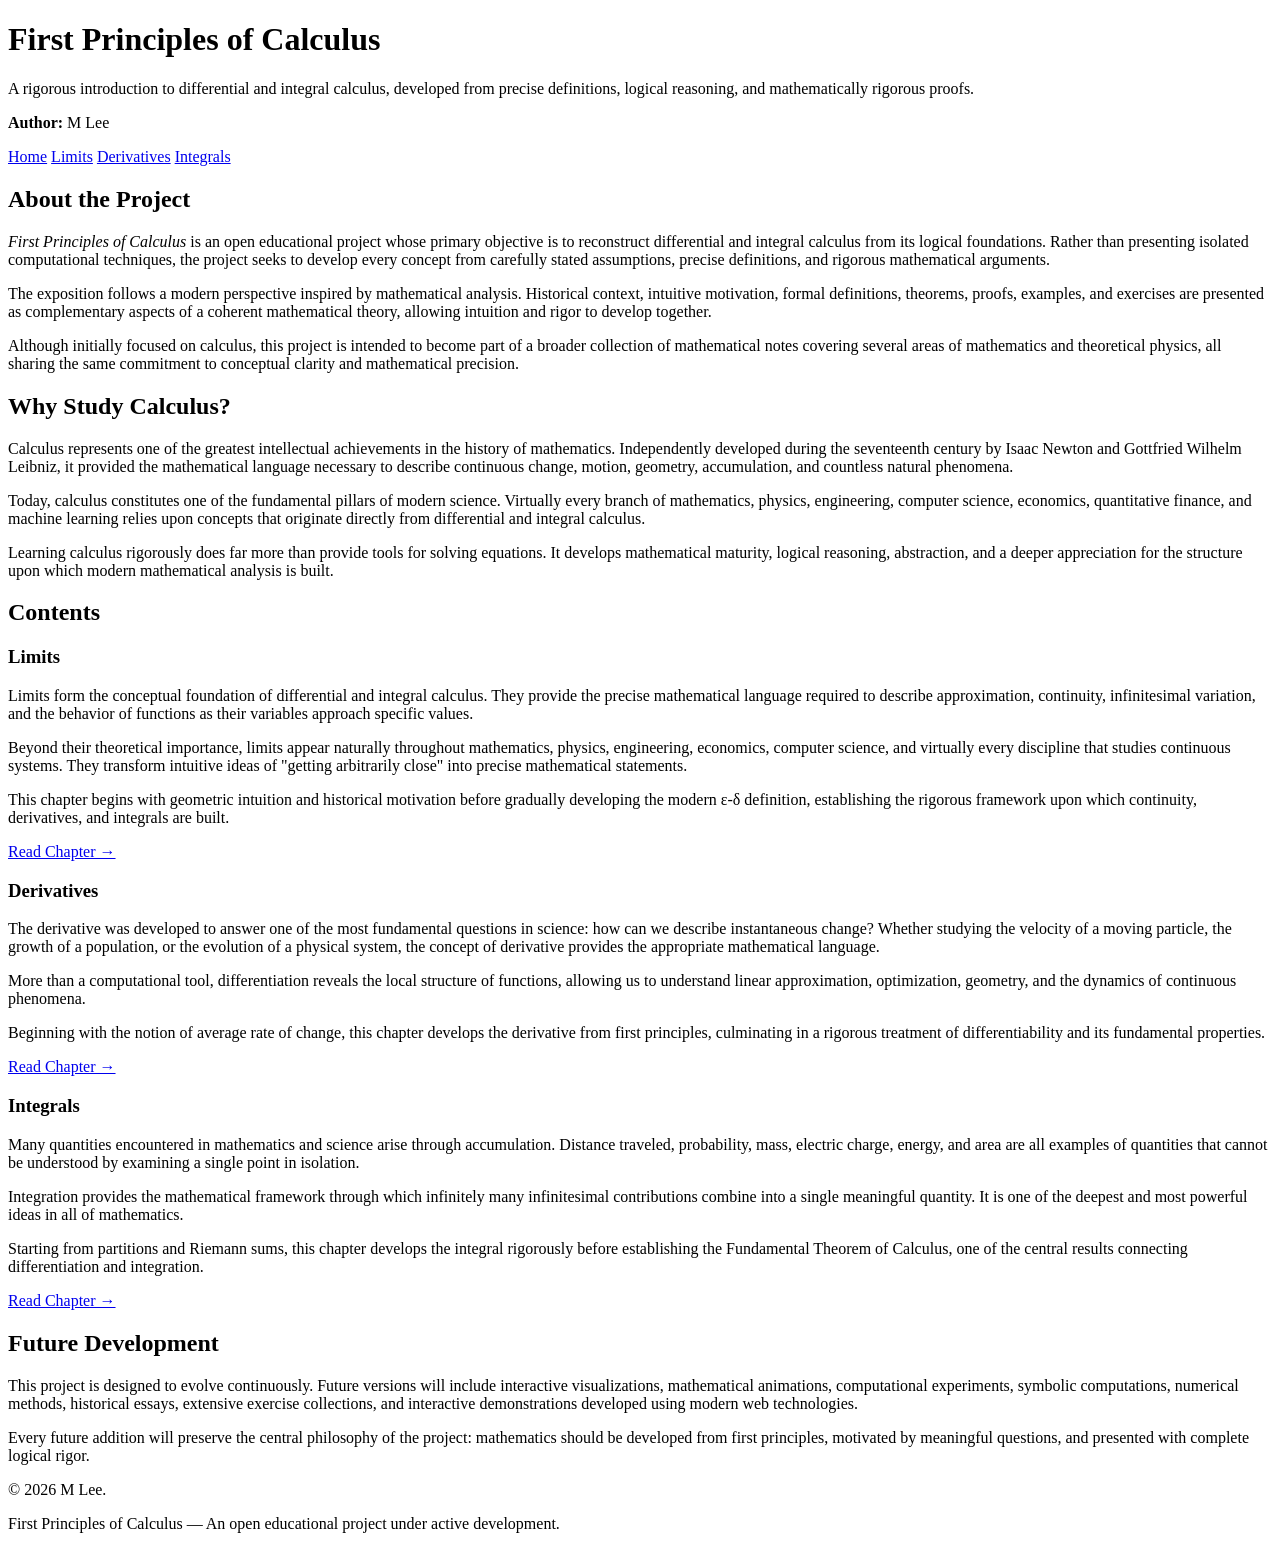
==== index.html @ 86fdfb3b "feat(home): add academic landing page Create the initial home page for First Principles of Calculus." ====
<!DOCTYPE html>
<html lang="en">

<head>

    <meta charset="UTF-8">
    <meta name="viewport" content="width=device-width, initial-scale=1.0">

    <title>First Principles of Calculus</title>

    <meta name="author" content="M Lee">

    <meta name="description"
        content="A rigorous introduction to differential and integral calculus from first principles.">

    <meta name="keywords"
        content="Calculus, Mathematical Analysis, Limits, Derivatives, Integrals, Mathematics">

    <link rel="stylesheet" href="css/style.css">

</head>

<body>

<header>

    <h1>First Principles of Calculus</h1>

    <p>
        A rigorous introduction to differential and integral calculus,
        developed from precise definitions, logical reasoning,
        and mathematically rigorous proofs.
    </p>

    <p>
        <strong>Author:</strong> M Lee
    </p>

    <nav>

        <a href="index.html">Home</a>

        <a href="limits/">Limits</a>

        <a href="derivatives/">Derivatives</a>

        <a href="integrals/">Integrals</a>

    </nav>

</header>

<main>

<section>

    <h2>About the Project</h2>

    <p>

        <em>First Principles of Calculus</em> is an open educational
        project whose primary objective is to reconstruct differential
        and integral calculus from its logical foundations. Rather than
        presenting isolated computational techniques, the project seeks
        to develop every concept from carefully stated assumptions,
        precise definitions, and rigorous mathematical arguments.

    </p>

    <p>

        The exposition follows a modern perspective inspired by
        mathematical analysis. Historical context, intuitive motivation,
        formal definitions, theorems, proofs, examples, and exercises
        are presented as complementary aspects of a coherent mathematical
        theory, allowing intuition and rigor to develop together.

    </p>

    <p>

        Although initially focused on calculus, this project is intended
        to become part of a broader collection of mathematical notes
        covering several areas of mathematics and theoretical physics,
        all sharing the same commitment to conceptual clarity and
        mathematical precision.

    </p>

</section>

<section>

    <h2>Why Study Calculus?</h2>

    <p>

        Calculus represents one of the greatest intellectual achievements
        in the history of mathematics. Independently developed during the
        seventeenth century by Isaac Newton and Gottfried Wilhelm Leibniz,
        it provided the mathematical language necessary to describe
        continuous change, motion, geometry, accumulation, and countless
        natural phenomena.

    </p>

    <p>

        Today, calculus constitutes one of the fundamental pillars of
        modern science. Virtually every branch of mathematics, physics,
        engineering, computer science, economics, quantitative finance,
        and machine learning relies upon concepts that originate directly
        from differential and integral calculus.

    </p>

    <p>

        Learning calculus rigorously does far more than provide tools for
        solving equations. It develops mathematical maturity, logical
        reasoning, abstraction, and a deeper appreciation for the
        structure upon which modern mathematical analysis is built.

    </p>

</section>

<section>

    <h2>Contents</h2>

    <article>

        <h3>Limits</h3>

        <p>

            Limits form the conceptual foundation of differential and
            integral calculus. They provide the precise mathematical
            language required to describe approximation, continuity,
            infinitesimal variation, and the behavior of functions as
            their variables approach specific values.

        </p>

        <p>

            Beyond their theoretical importance, limits appear naturally
            throughout mathematics, physics, engineering, economics,
            computer science, and virtually every discipline that studies
            continuous systems. They transform intuitive ideas of
            "getting arbitrarily close" into precise mathematical
            statements.

        </p>

        <p>

            This chapter begins with geometric intuition and historical
            motivation before gradually developing the modern
            ε-δ definition, establishing the rigorous framework upon
            which continuity, derivatives, and integrals are built.

        </p>

        <a href="limits/">Read Chapter →</a>

    </article>

    <article>

        <h3>Derivatives</h3>

        <p>

            The derivative was developed to answer one of the most
            fundamental questions in science: how can we describe
            instantaneous change? Whether studying the velocity of a
            moving particle, the growth of a population, or the evolution
            of a physical system, the concept of derivative provides the
            appropriate mathematical language.

        </p>

        <p>

            More than a computational tool, differentiation reveals the
            local structure of functions, allowing us to understand
            linear approximation, optimization, geometry, and the
            dynamics of continuous phenomena.

        </p>

        <p>

            Beginning with the notion of average rate of change, this
            chapter develops the derivative from first principles,
            culminating in a rigorous treatment of differentiability and
            its fundamental properties.

        </p>

        <a href="derivatives/">Read Chapter →</a>

    </article>

    <article>

        <h3>Integrals</h3>

        <p>

            Many quantities encountered in mathematics and science arise
            through accumulation. Distance traveled, probability, mass,
            electric charge, energy, and area are all examples of
            quantities that cannot be understood by examining a single
            point in isolation.

        </p>

        <p>

            Integration provides the mathematical framework through which
            infinitely many infinitesimal contributions combine into a
            single meaningful quantity. It is one of the deepest and most
            powerful ideas in all of mathematics.

        </p>

        <p>

            Starting from partitions and Riemann sums, this chapter
            develops the integral rigorously before establishing the
            Fundamental Theorem of Calculus, one of the central results
            connecting differentiation and integration.

        </p>

        <a href="integrals/">Read Chapter →</a>

    </article>

</section>

<section>

    <h2>Future Development</h2>

    <p>

        This project is designed to evolve continuously. Future versions
        will include interactive visualizations, mathematical animations,
        computational experiments, symbolic computations, numerical
        methods, historical essays, extensive exercise collections, and
        interactive demonstrations developed using modern web
        technologies.

    </p>

    <p>

        Every future addition will preserve the central philosophy of the
        project: mathematics should be developed from first principles,
        motivated by meaningful questions, and presented with complete
        logical rigor.

    </p>

</section>

</main>

<footer>

    <p>

        © 2026 M Lee.

    </p>

    <p>

        First Principles of Calculus — An open educational project under
        active development.

    </p>

</footer>

</body>

</html>
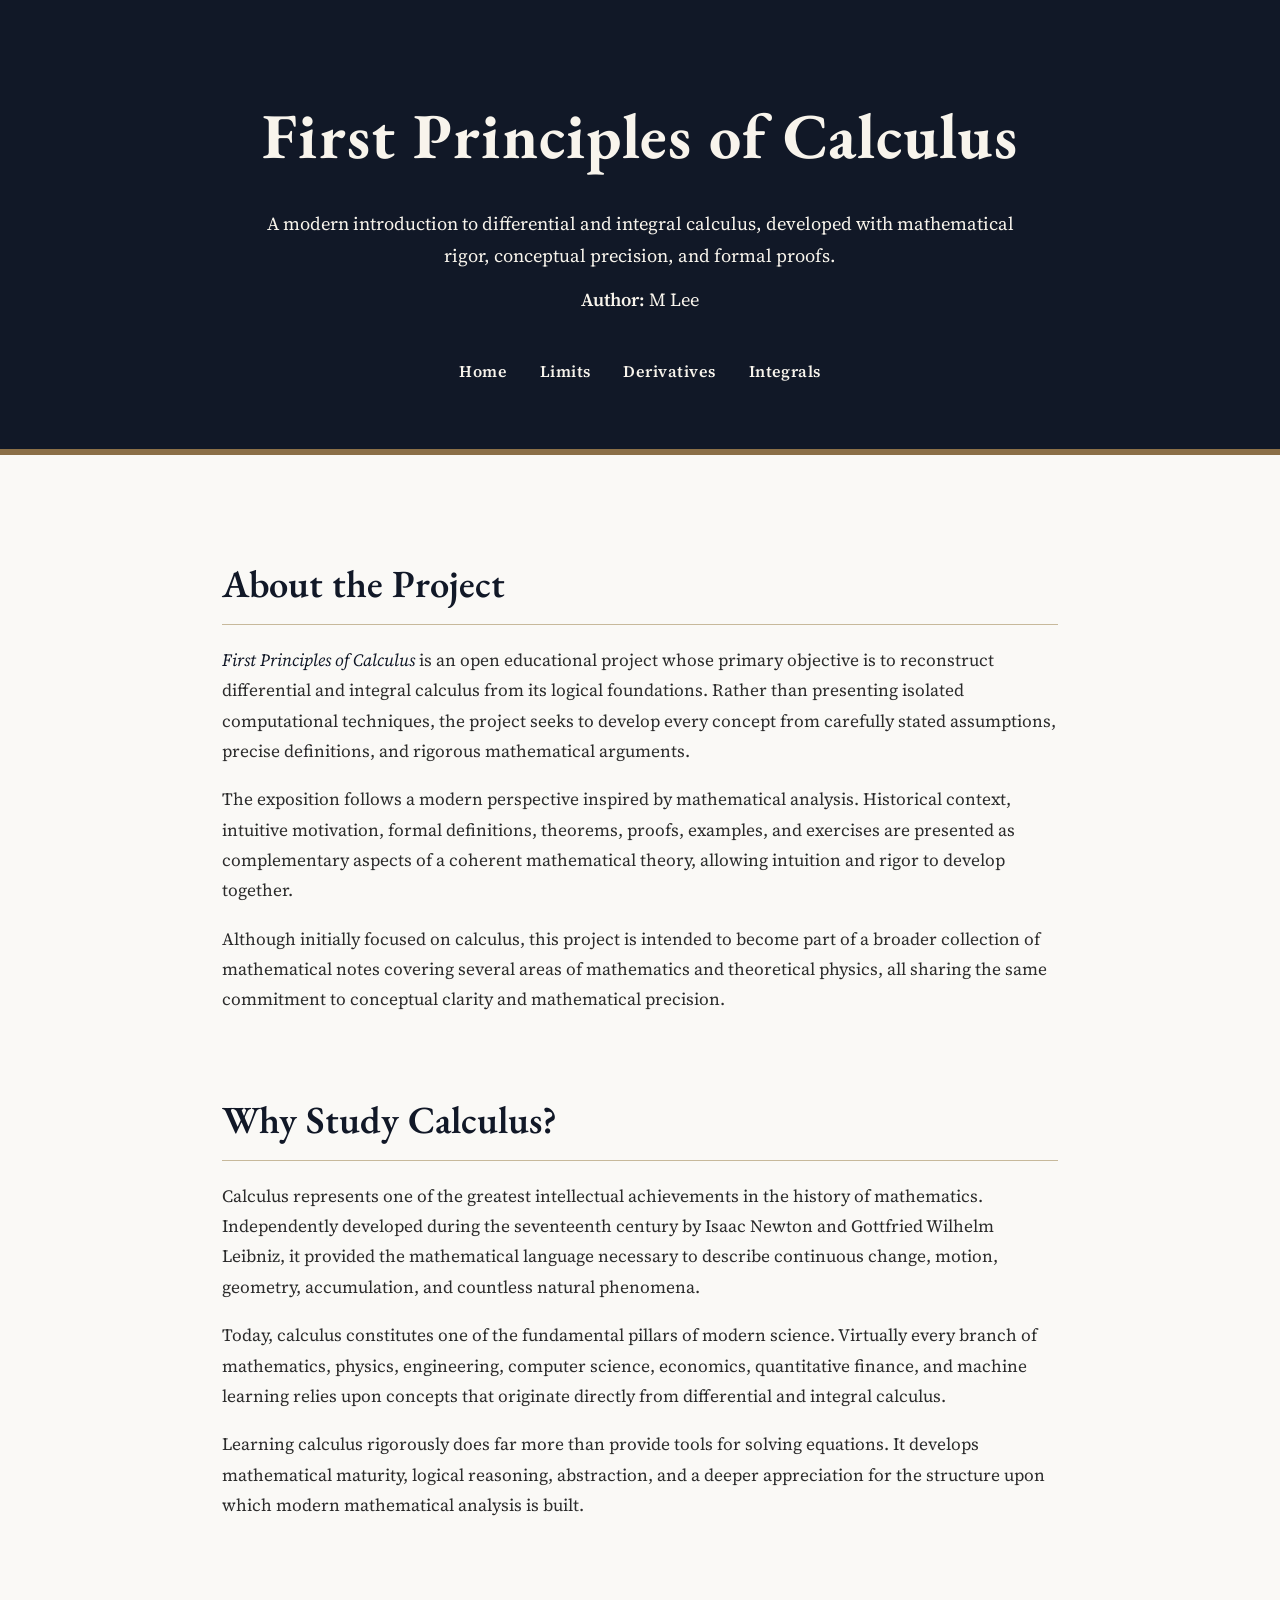
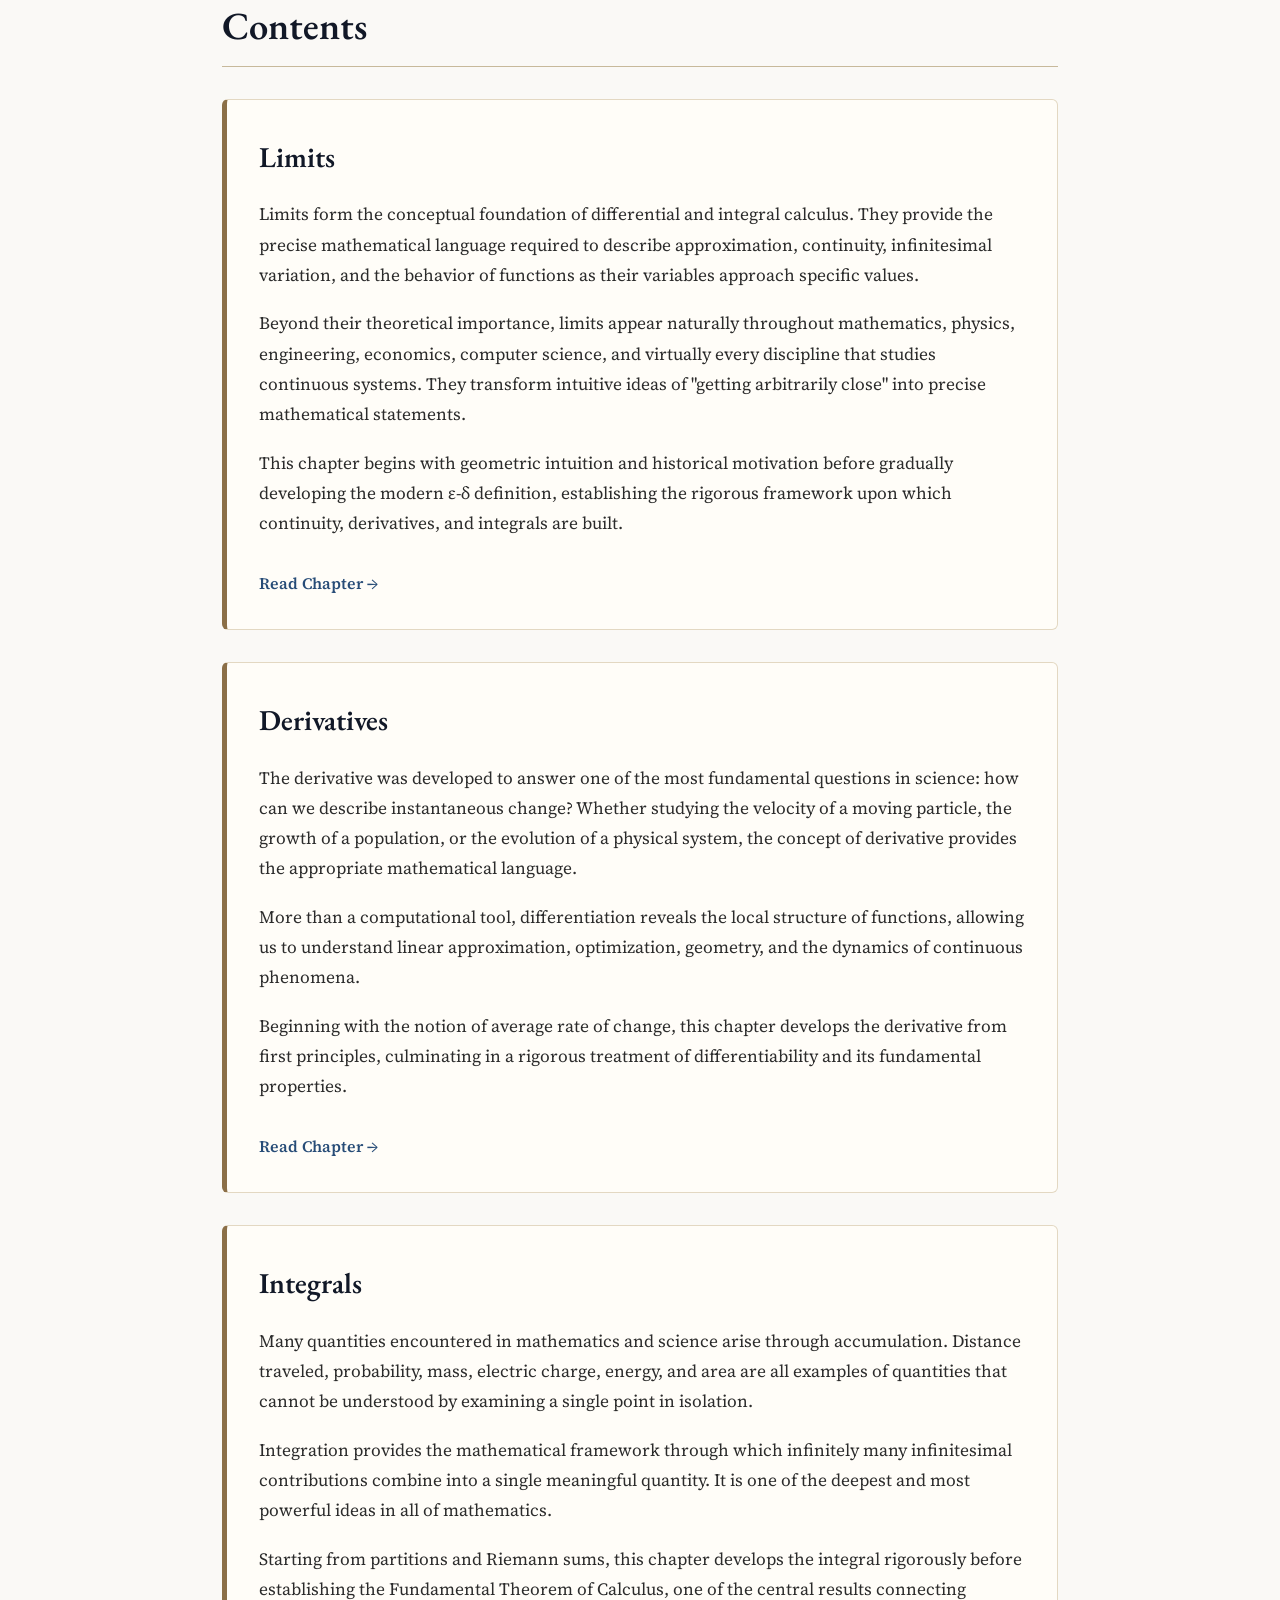
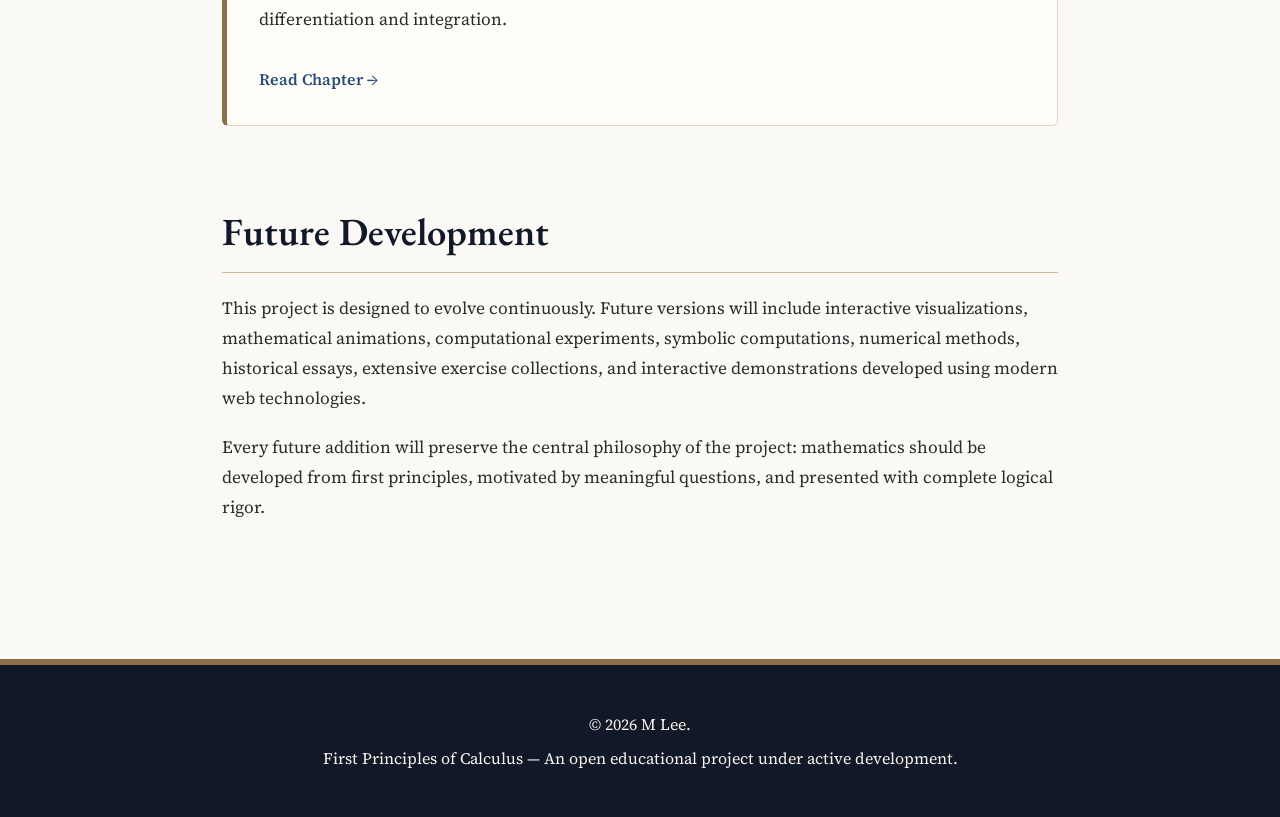
==== commit edf5c2d3: "feat(ui): create initial visual identity Implement the first visual design for the First Principles " ====
--- a/index.html
+++ b/index.html
@@ -27,9 +27,7 @@
     <h1>First Principles of Calculus</h1>
 
     <p>
-        A rigorous introduction to differential and integral calculus,
-        developed from precise definitions, logical reasoning,
-        and mathematically rigorous proofs.
+        A modern introduction to differential and integral calculus, developed with mathematical rigor, conceptual precision, and formal proofs.
     </p>
 
     <p>
--- a/css/style.css
+++ b/css/style.css
@@ -0,0 +1,156 @@
+@import url("https://fonts.googleapis.com/css2?family=EB+Garamond:wght@500;600;700&family=Source+Serif+4:opsz,wght@8..60,400;8..60,500;8..60,600&display=swap");
+
+* {
+    box-sizing: border-box;
+}
+
+body {
+    margin: 0;
+    font-family: "Source Serif 4", Georgia, serif;
+    line-height: 1.75;
+    color: #2b2b2b;
+    background: #faf9f6;
+}
+
+header {
+    padding: 5rem 2rem 4rem;
+    text-align: center;
+    background: #111827;
+    color: #f8f4ec;
+    border-bottom: 6px solid #8b6f47;
+}
+
+header h1 {
+    margin: 0 auto 1rem;
+    max-width: 900px;
+    font-family: "EB Garamond", Georgia, serif;
+    font-size: 4rem;
+    font-weight: 700;
+    letter-spacing: 0.02em;
+}
+
+header p {
+    max-width: 760px;
+    margin: 0.75rem auto;
+    font-size: 1.15rem;
+}
+
+nav {
+    margin-top: 2.5rem;
+}
+
+nav a {
+    margin: 0 0.9rem;
+    color: #f8f4ec;
+    text-decoration: none;
+    font-weight: 600;
+    letter-spacing: 0.03em;
+}
+
+nav a:hover {
+    color: #d6b981;
+}
+
+main {
+    max-width: 900px;
+    margin: 0 auto;
+    padding: 4rem 2rem;
+}
+
+section {
+    margin-bottom: 4.5rem;
+}
+
+h2 {
+    margin-bottom: 1.25rem;
+    font-family: "EB Garamond", Georgia, serif;
+    font-size: 2.4rem;
+    font-weight: 600;
+    color: #111827;
+    border-bottom: 1px solid #c7b99b;
+    padding-bottom: 0.4rem;
+}
+
+h3 {
+    margin-top: 0;
+    margin-bottom: 0.75rem;
+    font-family: "EB Garamond", Georgia, serif;
+    font-size: 1.8rem;
+    font-weight: 600;
+    color: #111827;
+}
+
+p {
+    font-size: 1.08rem;
+    margin-bottom: 1.15rem;
+}
+
+article {
+    margin: 2rem 0;
+    padding: 2rem;
+    background: #fffdf8;
+    border: 1px solid #e3d8c2;
+    border-left: 5px solid #8b6f47;
+    border-radius: 6px;
+}
+
+article a {
+    display: inline-block;
+    margin-top: 0.75rem;
+    color: #274c77;
+    font-weight: 600;
+    text-decoration: none;
+}
+
+article a:hover {
+    color: #8b6f47;
+    text-decoration: underline;
+}
+
+em {
+    color: #111827;
+}
+
+strong {
+    font-weight: 600;
+}
+
+footer {
+    padding: 2.5rem 2rem;
+    text-align: center;
+    background: #111827;
+    color: #f8f4ec;
+    border-top: 6px solid #8b6f47;
+}
+
+footer p {
+    margin: 0.35rem 0;
+    font-size: 1rem;
+}
+
+@media (max-width: 640px) {
+    header {
+        padding: 3.5rem 1.25rem 3rem;
+    }
+
+    header h1 {
+        font-size: 2.7rem;
+    }
+
+    nav a {
+        display: block;
+        margin: 0.8rem 0;
+    }
+
+    main {
+        padding: 2.5rem 1.25rem;
+    }
+
+    h2 {
+        font-size: 2rem;
+    }
+
+    article {
+        padding: 1.4rem;
+    }
+}
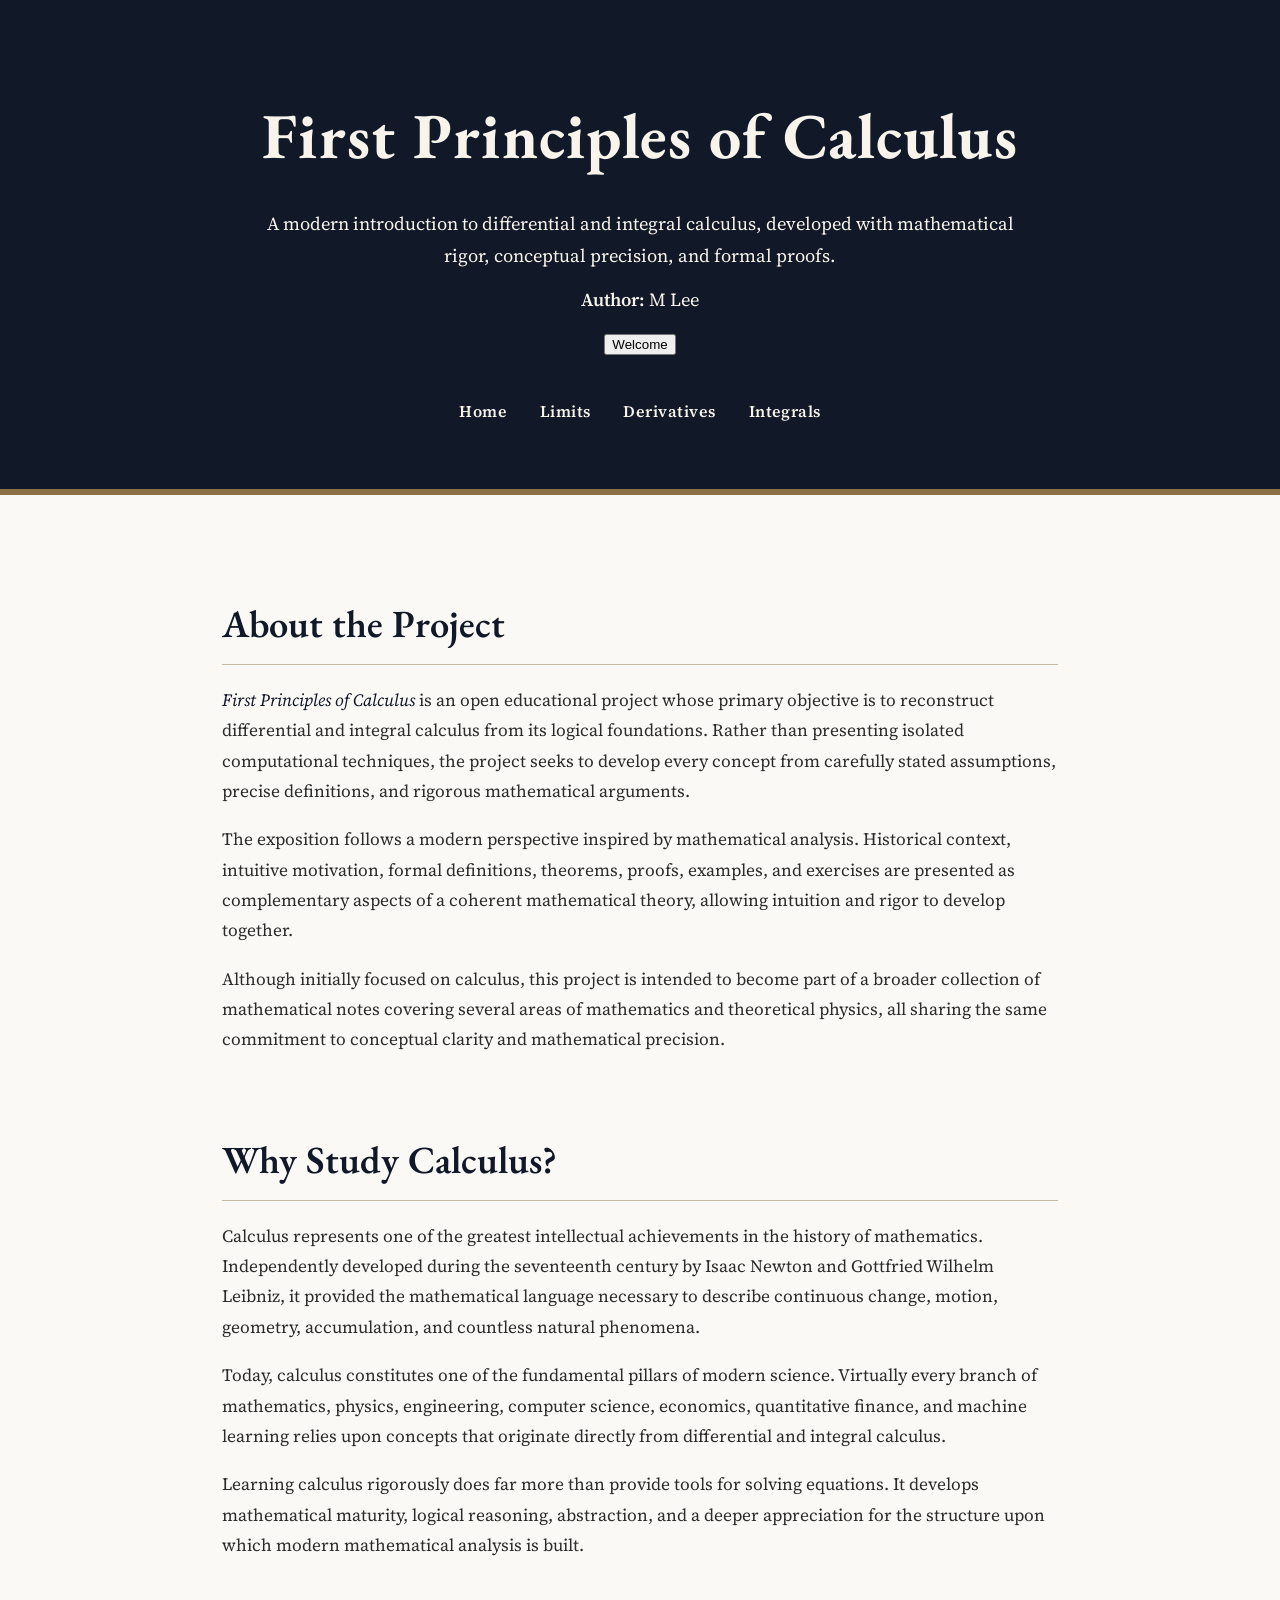
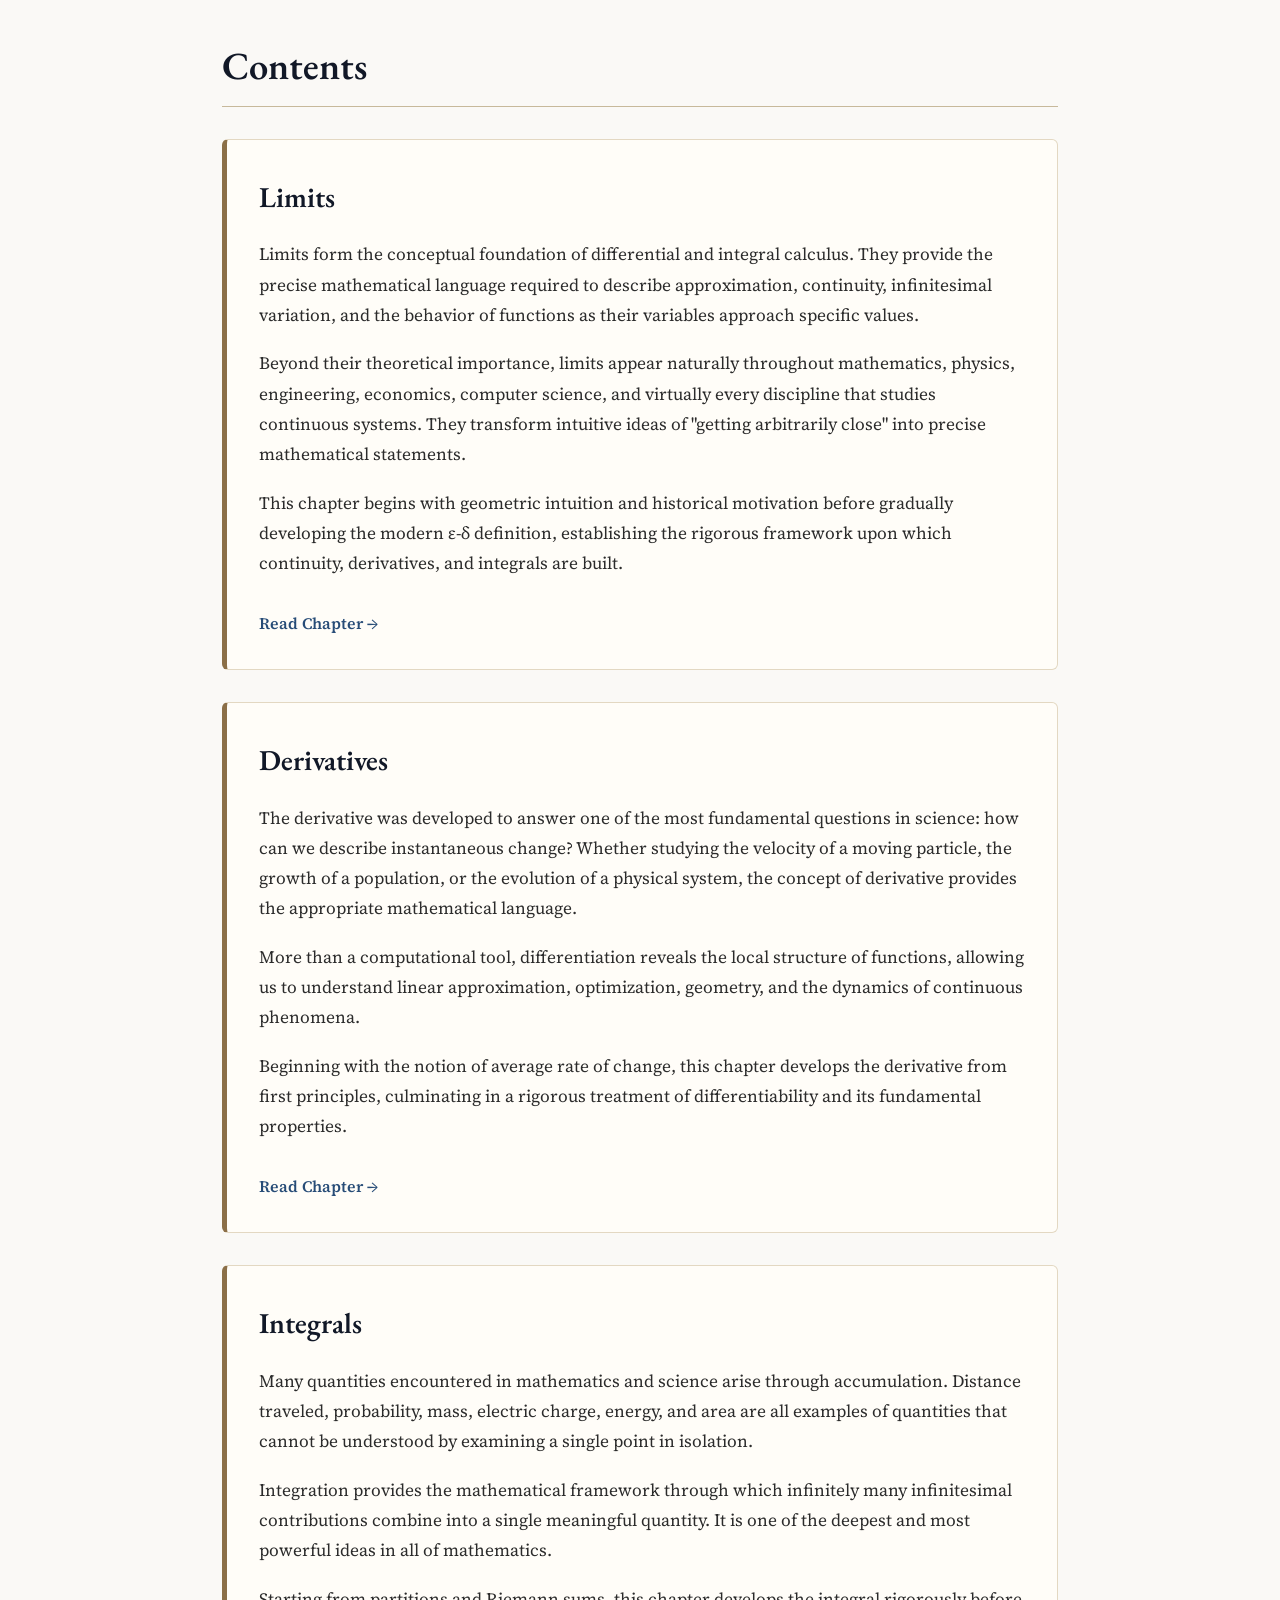
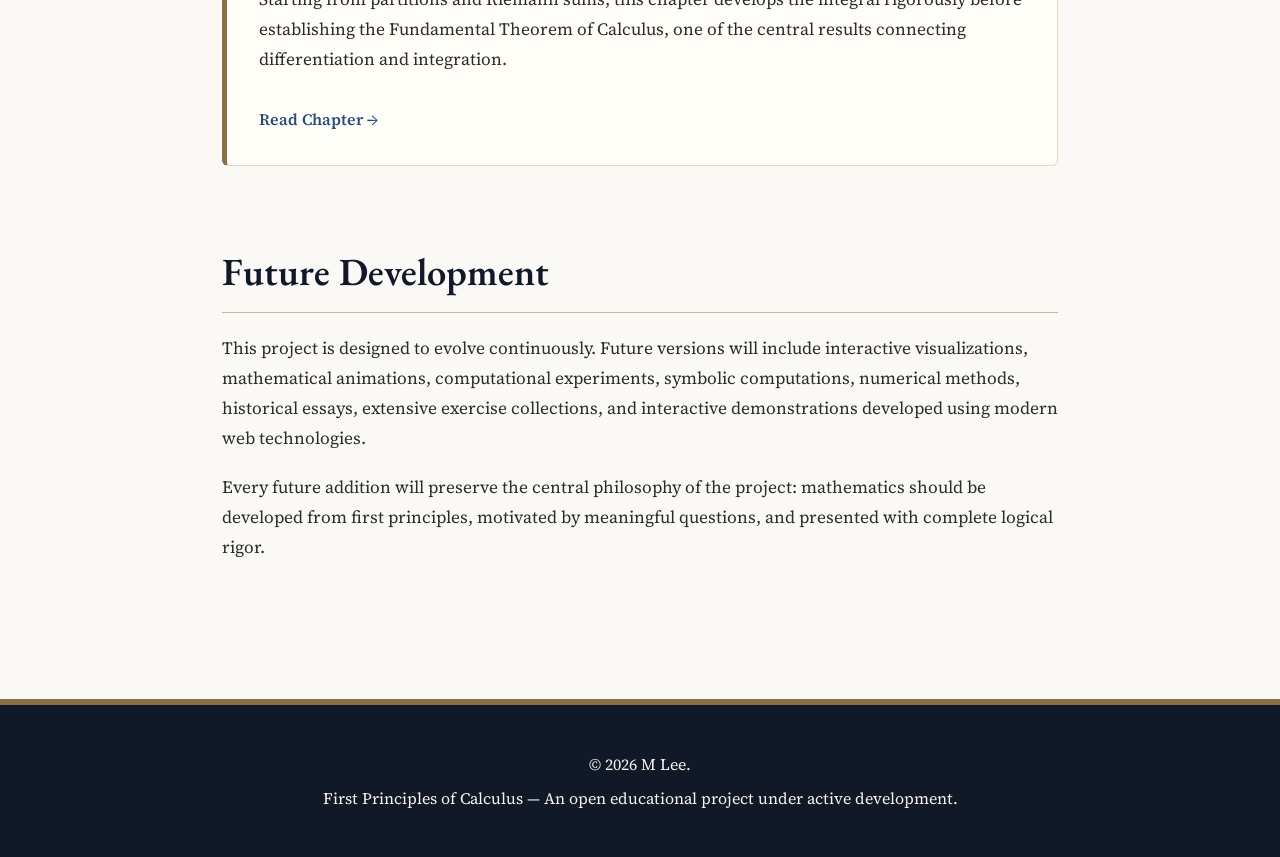
==== commit 40752340: "feat: add first interactive button" ====
--- a/index.html
+++ b/index.html
@@ -34,6 +34,10 @@
         <strong>Author:</strong> M Lee
     </p>
 
+    <button id="welcome-button">
+        Welcome
+    </button>
+
     <nav>
 
         <a href="index.html">Home</a>
@@ -44,7 +48,7 @@
 
         <a href="integrals/">Integrals</a>
 
-    </nav>
+</nav>
 
 </header>
 
@@ -284,7 +288,7 @@
     </p>
 
 </footer>
-
+<script src="script.js"></script>
 </body>
 
 </html>
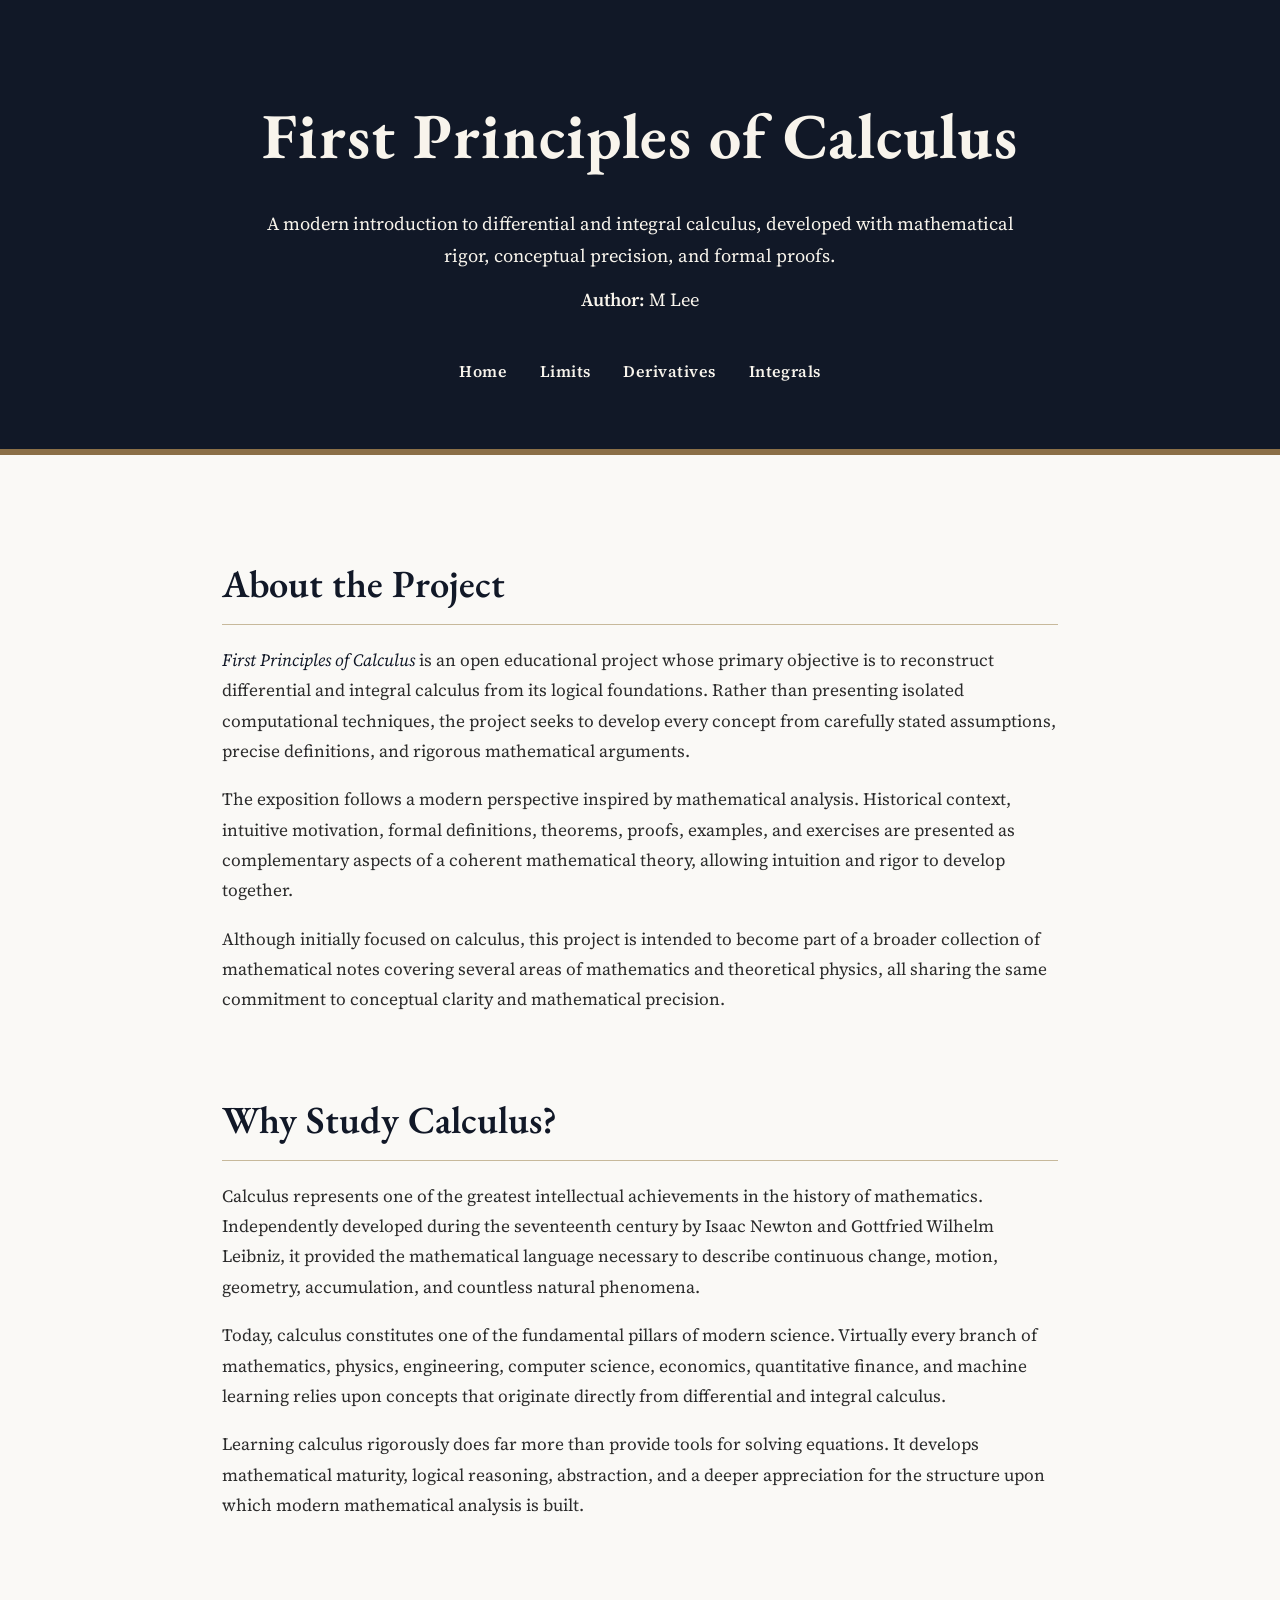
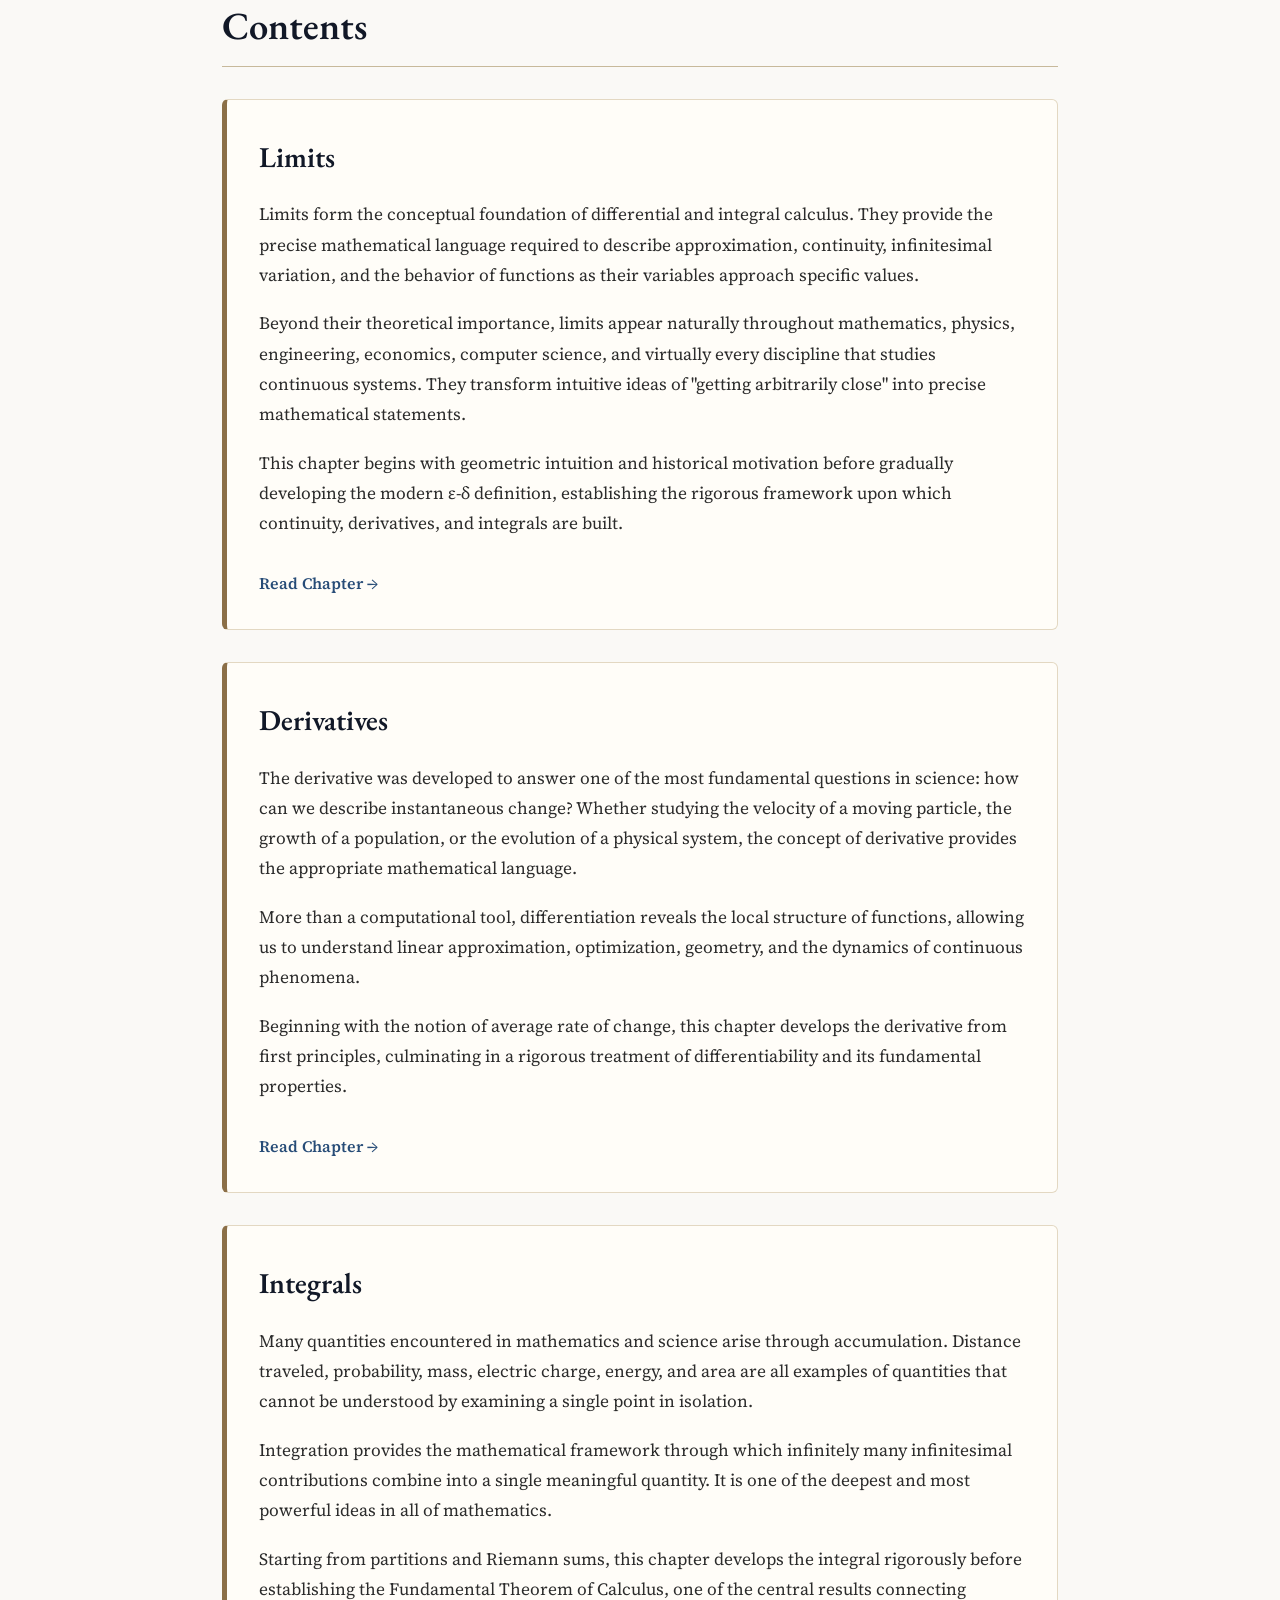
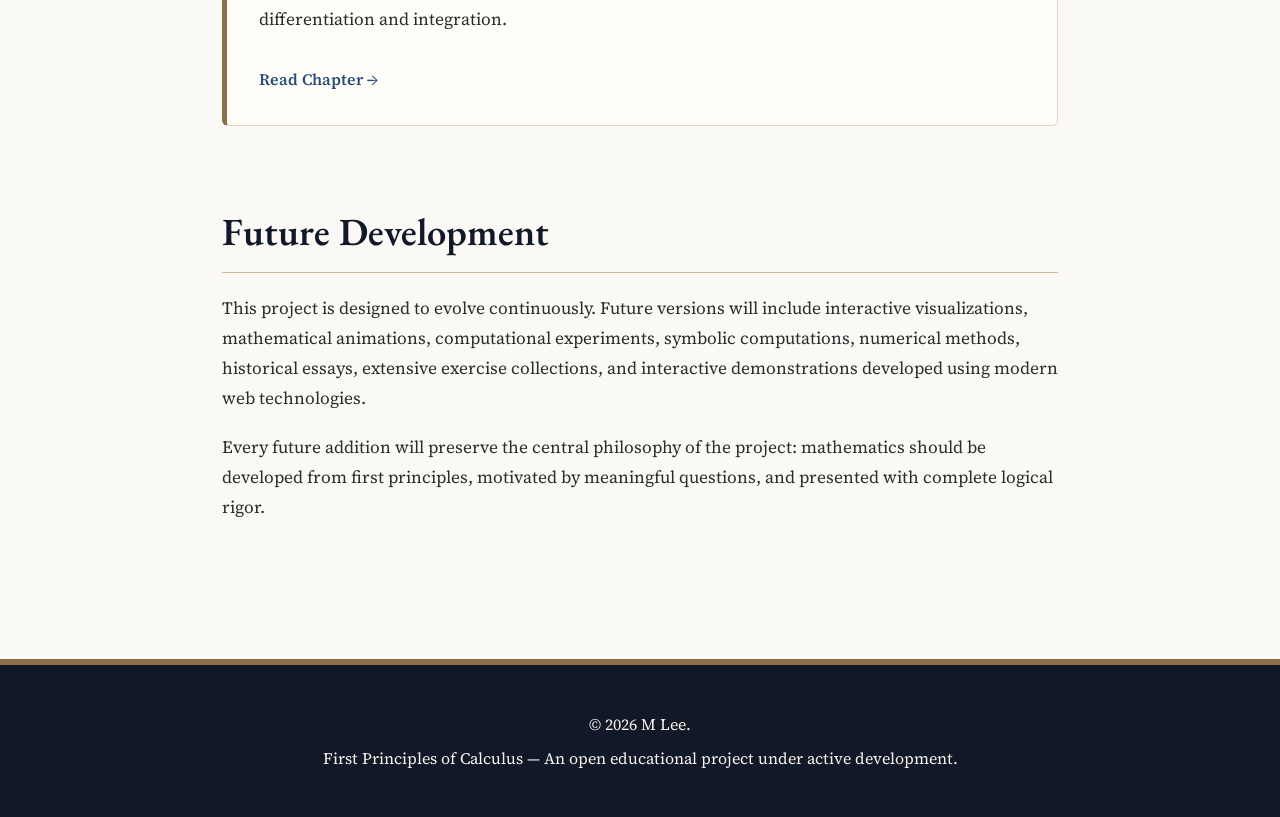
==== commit 8ef4bfbc: "refactor: remove temporary JavaScript example" ====
--- a/index.html
+++ b/index.html
@@ -34,10 +34,6 @@
         <strong>Author:</strong> M Lee
     </p>
 
-    <button id="welcome-button">
-        Welcome
-    </button>
-
     <nav>
 
         <a href="index.html">Home</a>
@@ -48,7 +44,7 @@
 
         <a href="integrals/">Integrals</a>
 
-</nav>
+    </nav>
 
 </header>
 
